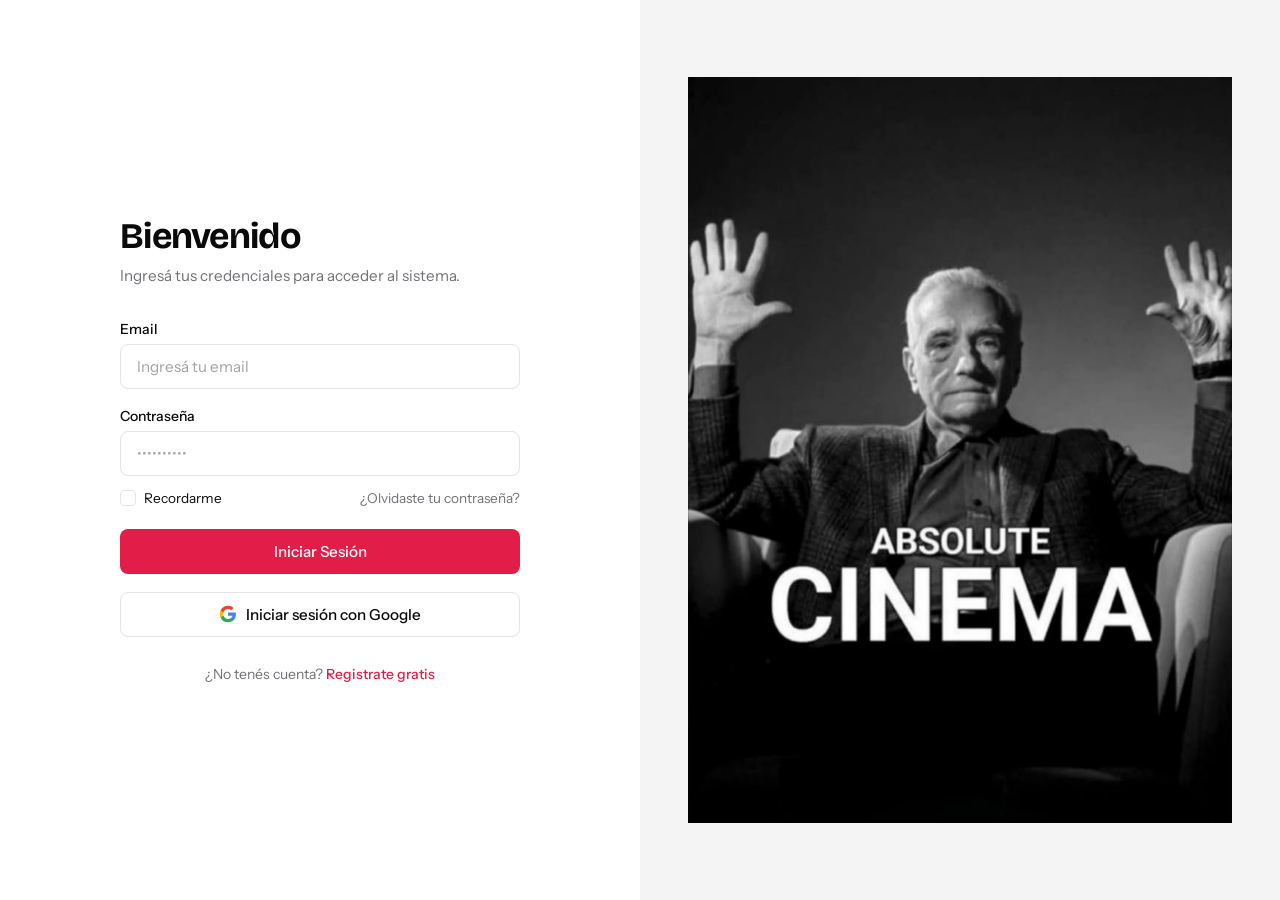
==== frontend/index.html @ 529ab426 "feat: agregue imagen y login" ====
<!DOCTYPE html>
<html lang="es">

<head>
    <meta charset="UTF-8">
    <meta name="viewport" content="width=device-width, initial-scale=1.0">
    <title>CineMax — Iniciar Sesión</title>

    <!-- Google Fonts -->
    <link rel="preconnect" href="https://fonts.googleapis.com">
    <link rel="preconnect" href="https://fonts.gstatic.com" crossorigin>
    <link href="https://fonts.googleapis.com/css2?family=Bricolage+Grotesque:opsz,wght@12..96,400;12..96,500;12..96,700&family=Instrument+Sans:wght@400;500;600&display=swap" rel="stylesheet">

    <link rel="stylesheet" href="css/login.css">
</head>

<body>

    <main class="login">
        <!-- Lado izquierdo: formulario -->
        <section class="login__form-side">
            <div class="login__form-wrap">

                <header class="login__header">
                    <h1 class="login__title">Bienvenido</h1>
                    <p class="login__subtitle">Ingresá tus credenciales para acceder al sistema.</p>
                </header>

                <form class="login__form" action="#" method="POST">

                    <div class="field">
                        <label for="email" class="field__label">Email</label>
                        <input type="email" id="email" name="email" class="field__input" placeholder="Ingresá tu email" required autocomplete="email">
                    </div>

                    <div class="field">
                        <label for="password" class="field__label">Contraseña</label>
                        <input type="password" id="password" name="password" class="field__input" placeholder="••••••••••" required autocomplete="current-password">
                    </div>

                    <div class="form-row">
                        <label class="check">
              <input type="checkbox" name="remember" class="check__input">
              <span class="check__text">Recordarme</span>
            </label>
                        <a href="#" class="form-row__link">¿Olvidaste tu contraseña?</a>
                    </div>

                    <button type="submit" class="btn btn--primary">Iniciar Sesión</button>

                    <button type="button" class="btn btn--ghost">
            <svg class="btn__icon" viewBox="0 0 24 24" width="18" height="18" aria-hidden="true">
              <path fill="#4285F4" d="M22.56 12.25c0-.78-.07-1.53-.2-2.25H12v4.26h5.92a5.06 5.06 0 0 1-2.2 3.32v2.76h3.56c2.08-1.92 3.28-4.74 3.28-8.09z"/>
              <path fill="#34A853" d="M12 23c2.97 0 5.46-.98 7.28-2.66l-3.56-2.76c-.99.66-2.25 1.06-3.72 1.06-2.86 0-5.29-1.93-6.16-4.53H2.18v2.84A11 11 0 0 0 12 23z"/>
              <path fill="#FBBC05" d="M5.84 14.11a6.6 6.6 0 0 1 0-4.22V7.05H2.18a11 11 0 0 0 0 9.9l3.66-2.84z"/>
              <path fill="#EA4335" d="M12 5.38c1.62 0 3.06.56 4.21 1.64l3.15-3.15C17.45 2.09 14.97 1 12 1a11 11 0 0 0-9.82 6.05l3.66 2.84C6.71 7.31 9.14 5.38 12 5.38z"/>
            </svg>
            Iniciar sesión con Google
          </button>

                </form>

                <p class="login__footer">
                    ¿No tenés cuenta? <a href="#">Registrate gratis</a>
                </p>

            </div>
        </section>

        <!-- Lado derecho: ilustración -->
        <aside class="login__art-side" aria-hidden="true">
            <img src="assets/login.jpg" alt="" class="login__art-image" ">
        </aside>
    </main>

</body>

</html>
---- frontend/css/login.css ----
/* ==========================================================================
   TOKENS
   ========================================================================== */

:root {
    --bg: #ffffff;
    --bg-art: #f4f4f5;
    --text: #0a0a0a;
    --text-muted: #71717a;
    --border: #e4e4e7;
    --accent: #e11d48;
    --accent-hover: #be123c;
    --radius: 8px;
    --radius-lg: 10px;
    --font-title: 'Bricolage Grotesque', system-ui, sans-serif;
    --font-body: 'Instrument Sans', system-ui, sans-serif;
    --transition: 0.15s ease;
}


/* ==========================================================================
   RESET
   ========================================================================== */

*,
*::before,
*::after {
    box-sizing: border-box;
    margin: 0;
    padding: 0;
}

body {
    font-family: var(--font-body);
    color: var(--text);
    background: var(--bg);
    min-height: 100vh;
    -webkit-font-smoothing: antialiased;
}


/* ==========================================================================
   LAYOUT SPLIT
   ========================================================================== */

.login {
    display: grid;
    grid-template-columns: 1fr 1fr;
    min-height: 100vh;
}

.login__form-side {
    display: flex;
    align-items: center;
    justify-content: center;
    padding: 3rem 2rem;
}

.login__form-wrap {
    width: 100%;
    max-width: 400px;
}


/* ==========================================================================
   HEADER
   ========================================================================== */

.login__header {
    margin-bottom: 2rem;
}

.login__title {
    font-family: var(--font-title);
    font-size: 2.25rem;
    font-weight: 700;
    letter-spacing: -0.02em;
    line-height: 1.1;
    color: var(--text);
    margin-bottom: 0.5rem;
}

.login__subtitle {
    font-size: 0.95rem;
    color: var(--text-muted);
    line-height: 1.5;
}


/* ==========================================================================
   FORM
   ========================================================================== */

.login__form {
    display: flex;
    flex-direction: column;
    gap: 1.1rem;
}

.field {
    display: flex;
    flex-direction: column;
    gap: 0.4rem;
}

.field__label {
    font-size: 0.875rem;
    font-weight: 500;
    color: var(--text);
}

.field__input {
    font-family: var(--font-body);
    font-size: 0.95rem;
    color: var(--text);
    background: #ffffff;
    border: 1px solid var(--border);
    border-radius: var(--radius);
    padding: 0.75rem 1rem;
    transition: border-color var(--transition), box-shadow var(--transition);
    outline: none;
    width: 100%;
}

.field__input::placeholder {
    color: #a1a1aa;
}

.field__input:hover {
    border-color: #d4d4d8;
}

.field__input:focus {
    border-color: var(--accent);
    box-shadow: 0 0 0 3px rgba(225, 29, 72, 0.12);
}


/* ==========================================================================
   CHECKBOX + LINK
   ========================================================================== */

.form-row {
    display: flex;
    align-items: center;
    justify-content: space-between;
    font-size: 0.85rem;
    margin-top: -0.25rem;
}

.check {
    display: flex;
    align-items: center;
    gap: 0.5rem;
    cursor: pointer;
    user-select: none;
}

.check__input {
    appearance: none;
    -webkit-appearance: none;
    width: 16px;
    height: 16px;
    border: 1px solid var(--border);
    border-radius: 4px;
    background: #ffffff;
    cursor: pointer;
    display: grid;
    place-content: center;
    transition: var(--transition);
}

.check__input:hover {
    border-color: var(--accent);
}

.check__input:checked {
    background: var(--accent);
    border-color: var(--accent);
}

.check__input:checked::after {
    content: "";
    width: 8px;
    height: 4px;
    border-left: 2px solid #ffffff;
    border-bottom: 2px solid #ffffff;
    transform: rotate(-45deg) translate(1px, -1px);
}

.check__text {
    color: var(--text);
    font-size: 0.85rem;
}

.form-row__link {
    color: var(--text-muted);
    text-decoration: none;
    font-size: 0.85rem;
    transition: color var(--transition);
}

.form-row__link:hover {
    color: var(--accent);
}


/* ==========================================================================
   BOTONES
   ========================================================================== */

.btn {
    font-family: var(--font-body);
    font-size: 0.95rem;
    font-weight: 500;
    border-radius: var(--radius);
    padding: 0.75rem 1rem;
    cursor: pointer;
    border: 1px solid transparent;
    display: flex;
    align-items: center;
    justify-content: center;
    gap: 0.6rem;
    transition: var(--transition);
    width: 100%;
}

.btn--primary {
    background: var(--accent);
    color: #ffffff;
    margin-top: 0.35rem;
}

.btn--primary:hover {
    background: var(--accent-hover);
}

.btn--primary:active {
    transform: scale(0.99);
}

.btn--ghost {
    background: #ffffff;
    color: var(--text);
    border-color: var(--border);
}

.btn--ghost:hover {
    background: #fafafa;
    border-color: #d4d4d8;
}

.btn__icon {
    flex-shrink: 0;
}


/* ==========================================================================
   FOOTER
   ========================================================================== */

.login__footer {
    margin-top: 1.75rem;
    text-align: center;
    font-size: 0.875rem;
    color: var(--text-muted);
}

.login__footer a {
    color: var(--accent);
    text-decoration: none;
    font-weight: 500;
}

.login__footer a:hover {
    text-decoration: underline;
}


/* ==========================================================================
   LADO DERECHO — ILUSTRACIÓN
   ========================================================================== */

.login__art-side {
    background: var(--bg-art);
    display: flex;
    align-items: center;
    justify-content: center;
    padding: 3rem;
    overflow: hidden;
}

.login__art-image {
    width: 100%;
    max-width: 560px;
    height: auto;
    object-fit: contain;
}


/* ==========================================================================
   RESPONSIVE
   ========================================================================== */

@media (max-width: 900px) {
    .login {
        grid-template-columns: 1fr;
    }
    .login__art-side {
        display: none;
        /* En mobile ocultamos la ilustración */
    }
    .login__form-side {
        padding: 2rem 1.25rem;
    }
    .login__title {
        font-size: 1.85rem;
    }
}
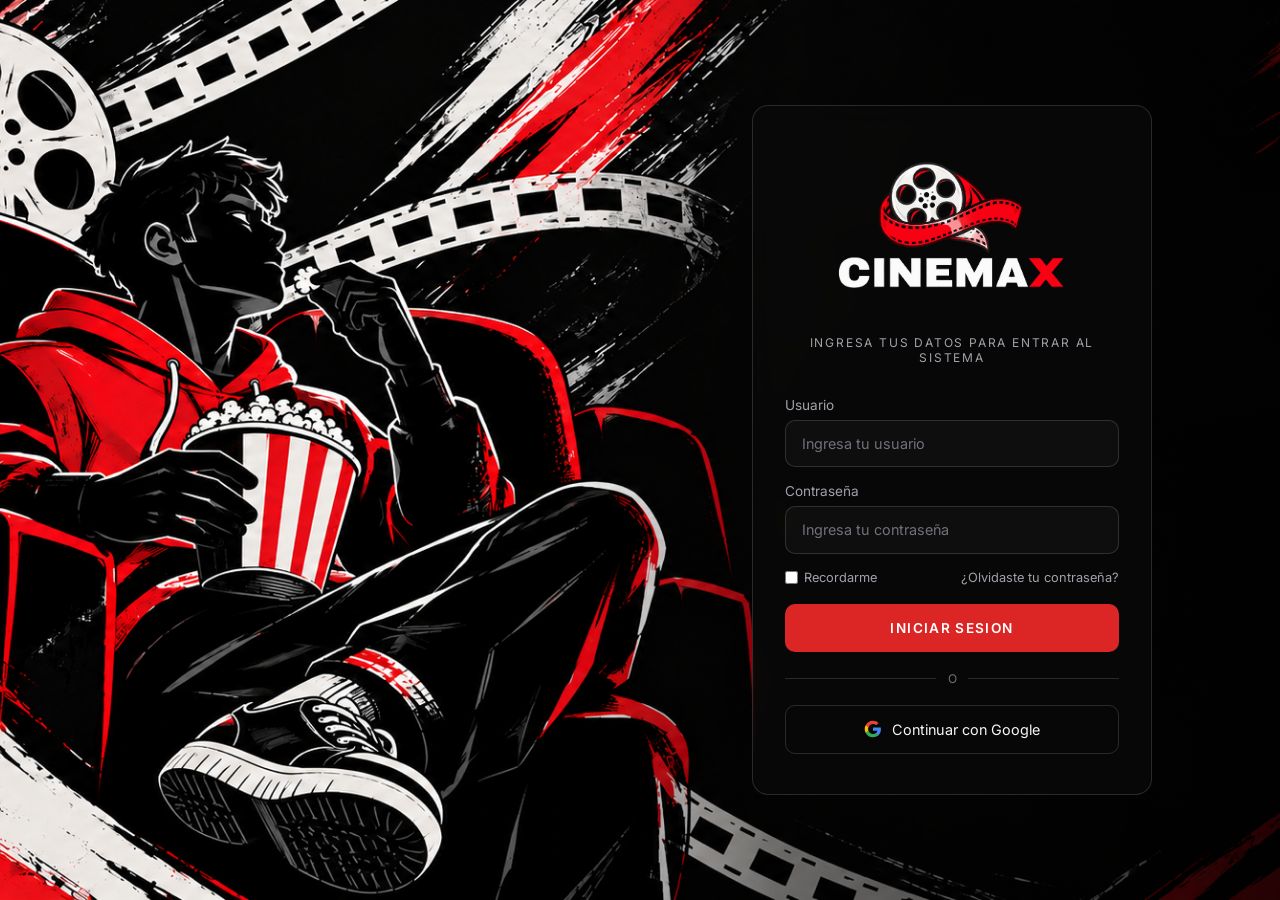
==== commit 755bf39e: "Login Casi completo" ====
--- a/frontend/index.html
+++ b/frontend/index.html
@@ -4,74 +4,64 @@
 <head>
     <meta charset="UTF-8">
     <meta name="viewport" content="width=device-width, initial-scale=1.0">
-    <title>CineMax — Iniciar Sesión</title>
-
-    <!-- Google Fonts -->
-    <link rel="preconnect" href="https://fonts.googleapis.com">
-    <link rel="preconnect" href="https://fonts.gstatic.com" crossorigin>
-    <link href="https://fonts.googleapis.com/css2?family=Bricolage+Grotesque:opsz,wght@12..96,400;12..96,500;12..96,700&family=Instrument+Sans:wght@400;500;600&display=swap" rel="stylesheet">
-
+    <title>CineMa</title>
+    <link href="https://fonts.googleapis.com/css2?family=Archivo+Black&family=Inter:wght@400;500;600;700&display=swap" rel="stylesheet">
     <link rel="stylesheet" href="css/login.css">
 </head>
 
 <body>
 
-    <main class="login">
-        <!-- Lado izquierdo: formulario -->
-        <section class="login__form-side">
-            <div class="login__form-wrap">
+    <div class="fondo">
 
-                <header class="login__header">
-                    <h1 class="login__title">Bienvenido</h1>
-                    <p class="login__subtitle">Ingresá tus credenciales para acceder al sistema.</p>
-                </header>
 
-                <form class="login__form" action="#" method="POST">
+        <div class="caja-login">
 
-                    <div class="field">
-                        <label for="email" class="field__label">Email</label>
-                        <input type="email" id="email" name="email" class="field__input" placeholder="Ingresá tu email" required autocomplete="email">
-                    </div>
 
-                    <div class="field">
-                        <label for="password" class="field__label">Contraseña</label>
-                        <input type="password" id="password" name="password" class="field__input" placeholder="••••••••••" required autocomplete="current-password">
-                    </div>
+            <img src="assets/logo.png" alt="CineMax" class="logo">
+            <p class="subtitulo">Ingresa tus datos para entrar al sistema</p>
 
-                    <div class="form-row">
-                        <label class="check">
-              <input type="checkbox" name="remember" class="check__input">
-              <span class="check__text">Recordarme</span>
-            </label>
-                        <a href="#" class="form-row__link">¿Olvidaste tu contraseña?</a>
-                    </div>
 
-                    <button type="submit" class="btn btn--primary">Iniciar Sesión</button>
+            <form action="#" method="POST">
 
-                    <button type="button" class="btn btn--ghost">
-            <svg class="btn__icon" viewBox="0 0 24 24" width="18" height="18" aria-hidden="true">
-              <path fill="#4285F4" d="M22.56 12.25c0-.78-.07-1.53-.2-2.25H12v4.26h5.92a5.06 5.06 0 0 1-2.2 3.32v2.76h3.56c2.08-1.92 3.28-4.74 3.28-8.09z"/>
-              <path fill="#34A853" d="M12 23c2.97 0 5.46-.98 7.28-2.66l-3.56-2.76c-.99.66-2.25 1.06-3.72 1.06-2.86 0-5.29-1.93-6.16-4.53H2.18v2.84A11 11 0 0 0 12 23z"/>
-              <path fill="#FBBC05" d="M5.84 14.11a6.6 6.6 0 0 1 0-4.22V7.05H2.18a11 11 0 0 0 0 9.9l3.66-2.84z"/>
-              <path fill="#EA4335" d="M12 5.38c1.62 0 3.06.56 4.21 1.64l3.15-3.15C17.45 2.09 14.97 1 12 1a11 11 0 0 0-9.82 6.05l3.66 2.84C6.71 7.31 9.14 5.38 12 5.38z"/>
-            </svg>
-            Iniciar sesión con Google
-          </button>
+                <div class="campo">
+                    <label for="usuario">Usuario</label>
+                    <input type="text" id="usuario" name="usuario" placeholder="Ingresa tu usuario" required>
+                </div>
 
-                </form>
+                <div class="campo">
+                    <label for="contraseña">Contraseña</label>
+                    <input type="password" id="contraseña" name="contraseña" placeholder="Ingresa tu contraseña" required>
+                </div>
 
-                <p class="login__footer">
-                    ¿No tenés cuenta? <a href="#">Registrate gratis</a>
-                </p>
+                <div class="opciones">
+                    <label class="recordarme">
+                        <input type="checkbox" name="recordarme">
+                        Recordarme
+                    </label>
+                    <a href="#">¿Olvidaste tu contraseña?</a>
+                </div>
 
-            </div>
-        </section>
+                <button type="submit" class="btn-ingresar">Iniciar Sesion</button>
 
-        <!-- Lado derecho: ilustración -->
-        <aside class="login__art-side" aria-hidden="true">
-            <img src="assets/login.jpg" alt="" class="login__art-image" ">
-        </aside>
-    </main>
+                <div class="separador">
+                    <span>o</span>
+                </div>
+
+                <button type="button" class="btn-google">
+          <svg viewBox="0 0 24 24" width="18" height="18" aria-hidden="true">
+            <path fill="#4285F4" d="M22.56 12.25c0-.78-.07-1.53-.2-2.25H12v4.26h5.92a5.06 5.06 0 0 1-2.2 3.32v2.76h3.56c2.08-1.92 3.28-4.74 3.28-8.09z"/>
+            <path fill="#34A853" d="M12 23c2.97 0 5.46-.98 7.28-2.66l-3.56-2.76c-.99.66-2.25 1.06-3.72 1.06-2.86 0-5.29-1.93-6.16-4.53H2.18v2.84A11 11 0 0 0 12 23z"/>
+            <path fill="#FBBC05" d="M5.84 14.11a6.6 6.6 0 0 1 0-4.22V7.05H2.18a11 11 0 0 0 0 9.9l3.66-2.84z"/>
+            <path fill="#EA4335" d="M12 5.38c1.62 0 3.06.56 4.21 1.64l3.15-3.15C17.45 2.09 14.97 1 12 1a11 11 0 0 0-9.82 6.05l3.66 2.84C6.71 7.31 9.14 5.38 12 5.38z"/>
+          </svg>
+          <span>Continuar con Google</span>
+        </button>
+
+            </form>
+
+        </div>
+
+    </div>
 
 </body>
 
--- a/frontend/css/login.css
+++ b/frontend/css/login.css
@@ -1,319 +1,212 @@
-/* ==========================================================================
-   TOKENS
-   ========================================================================== */
-
-:root {
-    --bg: #ffffff;
-    --bg-art: #f4f4f5;
-    --text: #0a0a0a;
-    --text-muted: #71717a;
-    --border: #e4e4e7;
-    --accent: #e11d48;
-    --accent-hover: #be123c;
-    --radius: 8px;
-    --radius-lg: 10px;
-    --font-title: 'Bricolage Grotesque', system-ui, sans-serif;
-    --font-body: 'Instrument Sans', system-ui, sans-serif;
-    --transition: 0.15s ease;
-}
-
-
-/* ==========================================================================
-   RESET
-   ========================================================================== */
-
-*,
-*::before,
-*::after {
-    box-sizing: border-box;
+* {
     margin: 0;
     padding: 0;
+    box-sizing: border-box;
 }
 
 body {
-    font-family: var(--font-body);
-    color: var(--text);
-    background: var(--bg);
+    font-family: 'Inter', sans-serif;
+    color: #f5f5f5;
+}
+
+.fondo {
     min-height: 100vh;
-    -webkit-font-smoothing: antialiased;
-}
-
-
-/* ==========================================================================
-   LAYOUT SPLIT
-   ========================================================================== */
-
-.login {
-    display: grid;
-    grid-template-columns: 1fr 1fr;
-    min-height: 100vh;
-}
-
-.login__form-side {
-    display: flex;
-    align-items: center;
-    justify-content: center;
-    padding: 3rem 2rem;
-}
-
-.login__form-wrap {
+    display: flex;
+    justify-content: flex-end;
+    align-items: center;
+    padding: 2rem 8rem 2rem 2rem;
+    background-image: url("../assets/cinema.png");
+    background-size: cover;
+    background-position: center;
+    background-repeat: no-repeat;
+    background-attachment: fixed;
+    position: relative;
+}
+
+.fondo::before {
+    content: "";
+    position: absolute;
+    top: 0;
+    left: 0;
+    width: 100%;
+    height: 100%;
+    background: linear-gradient( 100deg, rgba(0, 0, 0, 0) 0%, rgba(0, 0, 0, 0) 45%, rgba(0, 0, 0, 0.55) 65%, rgba(0, 0, 0, 0.85) 100%);
+    pointer-events: none;
+}
+
+.caja-login {
+    position: relative;
+    z-index: 1;
     width: 100%;
     max-width: 400px;
-}
-
-
-/* ==========================================================================
-   HEADER
-   ========================================================================== */
-
-.login__header {
+    background: rgba(10, 10, 10, 0.72);
+    backdrop-filter: blur(14px);
+    -webkit-backdrop-filter: blur(14px);
+    border: 1px solid rgba(255, 255, 255, 0.14);
+    border-radius: 16px;
+    padding: 2.5rem 2rem;
+}
+
+.logo {
+    display: block;
+    width: 330px;
+    margin: 0 auto 1.5rem;
+}
+
+.caja-login h2 {
+    font-family: 'Archivo Black', sans-serif;
+    font-size: 1.9rem;
+    text-align: center;
+    text-transform: uppercase;
+    letter-spacing: 0.05em;
+    margin-bottom: 0.6rem;
+}
+
+.subtitulo {
+    font-size: 0.75rem;
+    text-align: center;
+    color: #a1a1aa;
+    text-transform: uppercase;
+    letter-spacing: 0.15em;
     margin-bottom: 2rem;
 }
 
-.login__title {
-    font-family: var(--font-title);
-    font-size: 2.25rem;
-    font-weight: 700;
-    letter-spacing: -0.02em;
-    line-height: 1.1;
-    color: var(--text);
-    margin-bottom: 0.5rem;
-}
-
-.login__subtitle {
-    font-size: 0.95rem;
-    color: var(--text-muted);
-    line-height: 1.5;
-}
-
-
-/* ==========================================================================
-   FORM
-   ========================================================================== */
-
-.login__form {
-    display: flex;
-    flex-direction: column;
-    gap: 1.1rem;
-}
-
-.field {
-    display: flex;
-    flex-direction: column;
+.campo {
+    margin-bottom: 1rem;
+}
+
+.campo label {
+    display: block;
+    font-size: 0.85rem;
+    color: #a1a1aa;
+    margin-bottom: 0.4rem;
+}
+
+.campo input {
+    width: 100%;
+    font-family: 'Inter', sans-serif;
+    font-size: 0.9rem;
+    color: #f5f5f5;
+    background: rgba(255, 255, 255, 0.03);
+    border: 1px solid rgba(255, 255, 255, 0.14);
+    border-radius: 10px;
+    padding: 0.9rem 1rem;
+    outline: none;
+    transition: 0.2s;
+}
+
+.campo input::placeholder {
+    color: #71717a;
+}
+
+.campo input:focus {
+    border-color: #dc2626;
+    background: rgba(220, 38, 38, 0.05);
+}
+
+.opciones {
+    display: flex;
+    justify-content: space-between;
+    align-items: center;
+    font-size: 0.8rem;
+    margin-bottom: 1.2rem;
+}
+
+.recordarme {
+    display: flex;
+    align-items: center;
     gap: 0.4rem;
-}
-
-.field__label {
-    font-size: 0.875rem;
-    font-weight: 500;
-    color: var(--text);
-}
-
-.field__input {
-    font-family: var(--font-body);
-    font-size: 0.95rem;
-    color: var(--text);
-    background: #ffffff;
-    border: 1px solid var(--border);
-    border-radius: var(--radius);
-    padding: 0.75rem 1rem;
-    transition: border-color var(--transition), box-shadow var(--transition);
-    outline: none;
-    width: 100%;
-}
-
-.field__input::placeholder {
-    color: #a1a1aa;
-}
-
-.field__input:hover {
-    border-color: #d4d4d8;
-}
-
-.field__input:focus {
-    border-color: var(--accent);
-    box-shadow: 0 0 0 3px rgba(225, 29, 72, 0.12);
-}
-
-
-/* ==========================================================================
-   CHECKBOX + LINK
-   ========================================================================== */
-
-.form-row {
-    display: flex;
-    align-items: center;
-    justify-content: space-between;
+    color: #a1a1aa;
+    cursor: pointer;
+}
+
+.recordarme input {
+    accent-color: #dc2626;
+}
+
+.opciones a {
+    color: #a1a1aa;
+    text-decoration: none;
+}
+
+.opciones a:hover {
+    color: #dc2626;
+}
+
+.btn-ingresar {
+    width: 100%;
+    font-family: 'Inter', sans-serif;
     font-size: 0.85rem;
-    margin-top: -0.25rem;
-}
-
-.check {
-    display: flex;
-    align-items: center;
-    gap: 0.5rem;
+    font-weight: 600;
+    letter-spacing: 0.1em;
+    text-transform: uppercase;
+    color: white;
+    background: #dc2626;
+    border: none;
+    border-radius: 10px;
+    padding: 1rem;
     cursor: pointer;
-    user-select: none;
-}
-
-.check__input {
-    appearance: none;
-    -webkit-appearance: none;
-    width: 16px;
-    height: 16px;
-    border: 1px solid var(--border);
-    border-radius: 4px;
-    background: #ffffff;
+    transition: 0.2s;
+}
+
+.btn-ingresar:hover {
+    background: #b91c1c;
+}
+
+.separador {
+    display: flex;
+    align-items: center;
+    gap: 0.7rem;
+    margin: 1.2rem 0;
+    color: #71717a;
+    font-size: 0.75rem;
+    text-transform: uppercase;
+}
+
+.separador::before,
+.separador::after {
+    content: "";
+    flex: 1;
+    height: 1px;
+    background: rgba(255, 255, 255, 0.14);
+}
+
+.btn-google {
+    width: 100%;
+    font-family: 'Inter', sans-serif;
+    font-size: 0.9rem;
+    color: #f5f5f5;
+    background: transparent;
+    border: 1px solid rgba(255, 255, 255, 0.14);
+    border-radius: 10px;
+    padding: 0.9rem;
     cursor: pointer;
-    display: grid;
-    place-content: center;
-    transition: var(--transition);
-}
-
-.check__input:hover {
-    border-color: var(--accent);
-}
-
-.check__input:checked {
-    background: var(--accent);
-    border-color: var(--accent);
-}
-
-.check__input:checked::after {
-    content: "";
-    width: 8px;
-    height: 4px;
-    border-left: 2px solid #ffffff;
-    border-bottom: 2px solid #ffffff;
-    transform: rotate(-45deg) translate(1px, -1px);
-}
-
-.check__text {
-    color: var(--text);
-    font-size: 0.85rem;
-}
-
-.form-row__link {
-    color: var(--text-muted);
-    text-decoration: none;
-    font-size: 0.85rem;
-    transition: color var(--transition);
-}
-
-.form-row__link:hover {
-    color: var(--accent);
-}
-
-
-/* ==========================================================================
-   BOTONES
-   ========================================================================== */
-
-.btn {
-    font-family: var(--font-body);
-    font-size: 0.95rem;
-    font-weight: 500;
-    border-radius: var(--radius);
-    padding: 0.75rem 1rem;
-    cursor: pointer;
-    border: 1px solid transparent;
     display: flex;
     align-items: center;
     justify-content: center;
     gap: 0.6rem;
-    transition: var(--transition);
-    width: 100%;
-}
-
-.btn--primary {
-    background: var(--accent);
-    color: #ffffff;
-    margin-top: 0.35rem;
-}
-
-.btn--primary:hover {
-    background: var(--accent-hover);
-}
-
-.btn--primary:active {
-    transform: scale(0.99);
-}
-
-.btn--ghost {
-    background: #ffffff;
-    color: var(--text);
-    border-color: var(--border);
-}
-
-.btn--ghost:hover {
-    background: #fafafa;
-    border-color: #d4d4d8;
-}
-
-.btn__icon {
-    flex-shrink: 0;
-}
-
-
-/* ==========================================================================
-   FOOTER
-   ========================================================================== */
-
-.login__footer {
-    margin-top: 1.75rem;
-    text-align: center;
-    font-size: 0.875rem;
-    color: var(--text-muted);
-}
-
-.login__footer a {
-    color: var(--accent);
-    text-decoration: none;
-    font-weight: 500;
-}
-
-.login__footer a:hover {
-    text-decoration: underline;
-}
-
-
-/* ==========================================================================
-   LADO DERECHO — ILUSTRACIÓN
-   ========================================================================== */
-
-.login__art-side {
-    background: var(--bg-art);
-    display: flex;
-    align-items: center;
-    justify-content: center;
-    padding: 3rem;
-    overflow: hidden;
-}
-
-.login__art-image {
-    width: 100%;
-    max-width: 560px;
-    height: auto;
-    object-fit: contain;
-}
-
-
-/* ==========================================================================
-   RESPONSIVE
-   ========================================================================== */
+    transition: 0.2s;
+}
+
+.btn-google img {
+    width: 45px;
+    height: 45px;
+}
+
+.btn-google:hover {
+    background: rgba(255, 255, 255, 0.05);
+}
 
 @media (max-width: 900px) {
-    .login {
-        grid-template-columns: 1fr;
+    .fondo {
+        justify-content: center;
+        padding: 1.5rem;
+        background-attachment: scroll;
     }
-    .login__art-side {
-        display: none;
-        /* En mobile ocultamos la ilustración */
+    .fondo::before {
+        background: rgba(0, 0, 0, 0.65);
     }
-    .login__form-side {
-        padding: 2rem 1.25rem;
-    }
-    .login__title {
-        font-size: 1.85rem;
+    .caja-login {
+        padding: 2rem 1.5rem;
     }
 }
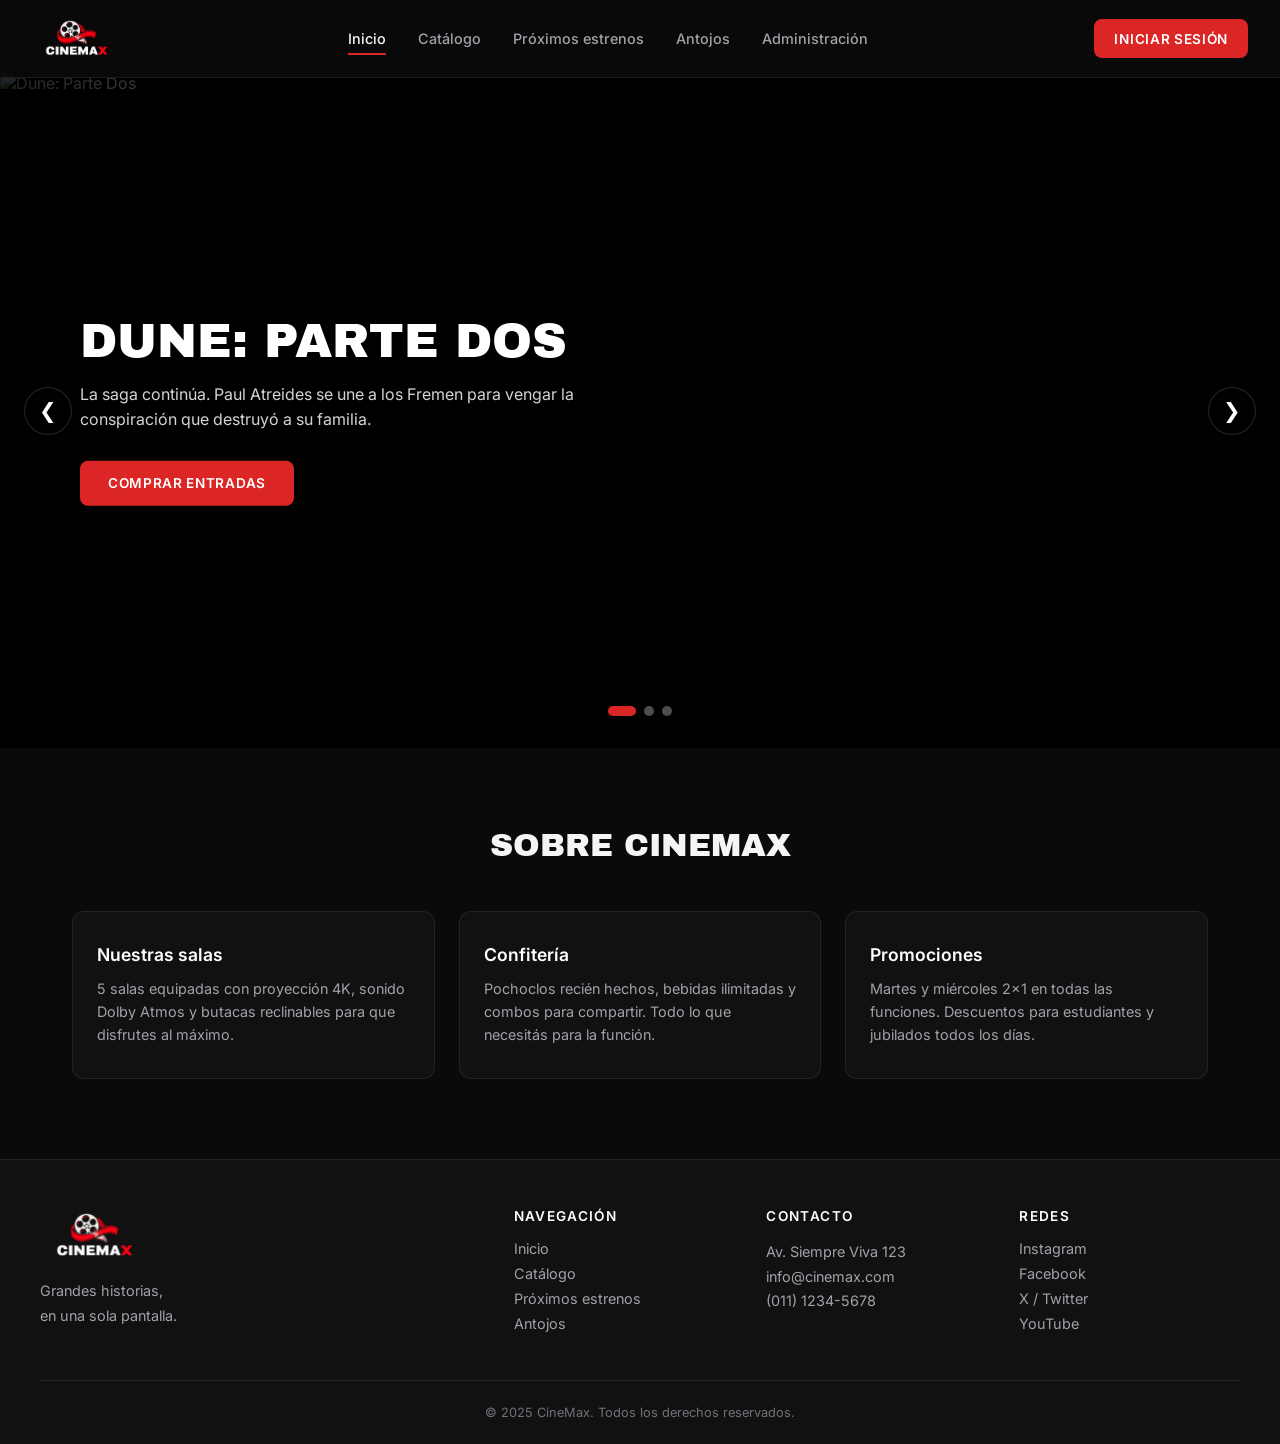
==== commit db5797f1: "agregue land y dash para user y admin" ====
--- a/frontend/index.html
+++ b/frontend/index.html
@@ -4,64 +4,160 @@
 <head>
     <meta charset="UTF-8">
     <meta name="viewport" content="width=device-width, initial-scale=1.0">
-    <title>CineMa</title>
+    <title>CineMax - Inicio</title>
     <link href="https://fonts.googleapis.com/css2?family=Archivo+Black&family=Inter:wght@400;500;600;700&display=swap" rel="stylesheet">
-    <link rel="stylesheet" href="css/login.css">
+    <link rel="stylesheet" href="css/style.css">
 </head>
 
 <body>
 
-    <div class="fondo">
+    <!-- ==================== HEADER ==================== -->
+    <header class="header">
+        <div class="header-izquierda">
+            <a href="index.html" class="logo-link">
+                <img src="assets/logo.png" alt="CineMax" class="logo">
+            </a>
+        </div>
 
+        <nav class="nav">
+            <a href="#" class="nav-link activo">Inicio</a>
+            <a href="#" class="nav-link">Catálogo</a>
+            <a href="#" class="nav-link">Próximos estrenos</a>
+            <a href="#" class="nav-link">Antojos</a>
+            <a href="login.html" class="nav-link">Administración</a>
+        </nav>
 
-        <div class="caja-login">
+        <div class="header-derecha">
+            <a href="login.html" class="btn-login">Iniciar Sesión</a>
+            <button class="btn-hamburguesa" id="btnHamburguesa">
+                <span></span>
+                <span></span>
+                <span></span>
+            </button>
+        </div>
+    </header>
 
+    <!-- ==================== MENU MOBILE ==================== -->
+    <div class="menu-mobile" id="menuMobile">
+        <a href="#" class="menu-mobile-link">Inicio</a>
+        <a href="#" class="menu-mobile-link">Catálogo</a>
+        <a href="#" class="menu-mobile-link">Próximos estrenos</a>
+        <a href="#" class="menu-mobile-link">Antojos</a>
+        <a href="login.html" class="menu-mobile-link">Administración</a>
+        <a href="login.html" class="menu-mobile-link destacado">Iniciar Sesión</a>
+    </div>
 
-            <img src="assets/logo.png" alt="CineMax" class="logo">
-            <p class="subtitulo">Ingresa tus datos para entrar al sistema</p>
+    <!-- ==================== MAIN ==================== -->
+    <main>
 
+        <!-- ---------- CARRUSEL ---------- -->
+        <section class="carrusel">
+            <button class="flecha flecha-izq" id="flechaIzq">&#10094;</button>
 
-            <form action="#" method="POST">
-
-                <div class="campo">
-                    <label for="usuario">Usuario</label>
-                    <input type="text" id="usuario" name="usuario" placeholder="Ingresa tu usuario" required>
+            <div class="slides" id="slides">
+                <!-- Slide 1 -->
+                <div class="slide activo">
+                    <img src="https://imgs.search.brave.com/xQVOCs76yjojEuyP82RYEf-suWdAQ_viZpZkvtJCTZQ/rs:fit:860:0:0:0/g:ce/aHR0cHM6Ly93YWxs/cGFwZXJzLmNvbS9p/bWFnZXMvdGh1bWJu/YWlsL2dyYXlzY2Fs/ZS1oYWxmLWZhY2Ut/YmVzdC1hdmVuZ2Vy/cy1waG90by03b3Ey/Z2d1ZXdkenh6eGE5/LmpwZw" alt="Dune: Parte Dos">
+                    <div class="slide-info">
+                        <h2>Dune: Parte Dos</h2>
+                        <p>La saga continúa. Paul Atreides se une a los Fremen para vengar la conspiración que destruyó a su familia.</p>
+                        <a href="#" class="btn-comprar">Comprar entradas</a>
+                    </div>
                 </div>
 
-                <div class="campo">
-                    <label for="contraseña">Contraseña</label>
-                    <input type="password" id="contraseña" name="contraseña" placeholder="Ingresa tu contraseña" required>
+                <!-- Slide 2 -->
+                <div class="slide">
+                    <img src="https://imgs.search.brave.com/JE7PylLwFuybeb6mLbzOw3-kOdA2MUKqE1ga-HwicU0/rs:fit:860:0:0:0/g:ce/aHR0cHM6Ly9pLnJl/ZGQuaXQvN293amxj/NzVldTdoMS5qcGc" alt="Deadpool & Wolverine">
+                    <div class="slide-info">
+                        <h2>Deadpool & Wolverine</h2>
+                        <p>Dos antihéroes se unen en una aventura explosiva llena de acción y humor sin filtro.</p>
+                        <a href="#" class="btn-comprar">Comprar entradas</a>
+                    </div>
                 </div>
 
-                <div class="opciones">
-                    <label class="recordarme">
-                        <input type="checkbox" name="recordarme">
-                        Recordarme
-                    </label>
-                    <a href="#">¿Olvidaste tu contraseña?</a>
+                <!-- Slide 3 -->
+                <div class="slide">
+                    <img src="https://imgs.search.brave.com/mLcsj6Bp4ijTXDzyC1tFR382HzLCJPmA29oOEAAxsL0/rs:fit:860:0:0:0/g:ce/aHR0cHM6Ly93YWxs/cGFwZXJhY2Nlc3Mu/Y29tL2Z1bGwvMjI4/NDU0NzguanBn" alt="Intensamente 2">
+                    <div class="slide-info">
+                        <h2>Intensamente 2</h2>
+                        <p>Riley entra en la adolescencia y nuevas emociones llegan a su mente. Una aventura para toda la familia.</p>
+                        <a href="#" class="btn-comprar">Comprar entradas</a>
+                    </div>
+                </div>
+            </div>
+
+            <button class="flecha flecha-der" id="flechaDer">&#10095;</button>
+
+            <!-- Puntitos indicadores -->
+            <div class="puntos" id="puntos">
+                <span class="punto activo"></span>
+                <span class="punto"></span>
+                <span class="punto"></span>
+            </div>
+        </section>
+
+        <!-- ---------- INFO SOBRE EL CINE ---------- -->
+        <section class="info">
+            <h2 class="info-titulo">Sobre CineMax</h2>
+
+            <div class="info-grid">
+                <div class="info-bloque">
+                    <h3>Nuestras salas</h3>
+                    <p>5 salas equipadas con proyección 4K, sonido Dolby Atmos y butacas reclinables para que disfrutes al máximo.</p>
                 </div>
 
-                <button type="submit" class="btn-ingresar">Iniciar Sesion</button>
-
-                <div class="separador">
-                    <span>o</span>
+                <div class="info-bloque">
+                    <h3>Confitería</h3>
+                    <p>Pochoclos recién hechos, bebidas ilimitadas y combos para compartir. Todo lo que necesitás para la función.</p>
                 </div>
 
-                <button type="button" class="btn-google">
-          <svg viewBox="0 0 24 24" width="18" height="18" aria-hidden="true">
-            <path fill="#4285F4" d="M22.56 12.25c0-.78-.07-1.53-.2-2.25H12v4.26h5.92a5.06 5.06 0 0 1-2.2 3.32v2.76h3.56c2.08-1.92 3.28-4.74 3.28-8.09z"/>
-            <path fill="#34A853" d="M12 23c2.97 0 5.46-.98 7.28-2.66l-3.56-2.76c-.99.66-2.25 1.06-3.72 1.06-2.86 0-5.29-1.93-6.16-4.53H2.18v2.84A11 11 0 0 0 12 23z"/>
-            <path fill="#FBBC05" d="M5.84 14.11a6.6 6.6 0 0 1 0-4.22V7.05H2.18a11 11 0 0 0 0 9.9l3.66-2.84z"/>
-            <path fill="#EA4335" d="M12 5.38c1.62 0 3.06.56 4.21 1.64l3.15-3.15C17.45 2.09 14.97 1 12 1a11 11 0 0 0-9.82 6.05l3.66 2.84C6.71 7.31 9.14 5.38 12 5.38z"/>
-          </svg>
-          <span>Continuar con Google</span>
-        </button>
+                <div class="info-bloque">
+                    <h3>Promociones</h3>
+                    <p>Martes y miércoles 2x1 en todas las funciones. Descuentos para estudiantes y jubilados todos los días.</p>
+                </div>
+            </div>
+        </section>
 
-            </form>
+    </main>
 
+    <!-- ==================== FOOTER ==================== -->
+    <footer class="footer">
+        <div class="footer-contenido">
+            <div class="footer-col">
+                <img src="assets/logo.png" alt="CineMax" class="footer-logo">
+                <p>Grandes historias,<br>en una sola pantalla.</p>
+            </div>
+
+            <div class="footer-col">
+                <h4>Navegación</h4>
+                <a href="#">Inicio</a>
+                <a href="#">Catálogo</a>
+                <a href="#">Próximos estrenos</a>
+                <a href="#">Antojos</a>
+            </div>
+
+            <div class="footer-col">
+                <h4>Contacto</h4>
+                <p>Av. Siempre Viva 123</p>
+                <p>info@cinemax.com</p>
+                <p>(011) 1234-5678</p>
+            </div>
+
+            <div class="footer-col">
+                <h4>Redes</h4>
+                <a href="#">Instagram</a>
+                <a href="#">Facebook</a>
+                <a href="#">X / Twitter</a>
+                <a href="#">YouTube</a>
+            </div>
         </div>
 
-    </div>
+        <div class="footer-abajo">
+            <p>&copy; 2025 CineMax. Todos los derechos reservados.</p>
+        </div>
+    </footer>
+
+    <script src="js/main.js"></script>
 
 </body>
 
--- a/frontend/css/style.css
+++ b/frontend/css/style.css
@@ -0,0 +1,512 @@
+/* ==================== CONFIGURACION GENERAL ==================== */
+
+* {
+    margin: 0;
+    padding: 0;
+    box-sizing: border-box;
+}
+
+body {
+    font-family: 'Inter', sans-serif;
+    background: #0a0a0a;
+    color: #f5f5f5;
+    overflow-x: hidden;
+}
+
+a {
+    text-decoration: none;
+    color: inherit;
+}
+
+img {
+    max-width: 100%;
+    display: block;
+}
+
+
+/* ==================== HEADER ==================== */
+
+.header {
+    position: fixed;
+    top: 0;
+    left: 0;
+    width: 100%;
+    background: rgba(10, 10, 10, 0.85);
+    backdrop-filter: blur(12px);
+    -webkit-backdrop-filter: blur(12px);
+    border-bottom: 1px solid rgba(255, 255, 255, 0.08);
+    padding: 1rem 2rem;
+    display: flex;
+    align-items: center;
+    justify-content: space-between;
+    z-index: 100;
+}
+
+.header-izquierda {
+    display: flex;
+    align-items: center;
+}
+
+.logo {
+    width: 90px;
+}
+
+
+/* Nav central */
+
+.nav {
+    display: flex;
+    align-items: center;
+    gap: 2rem;
+}
+
+.nav-link {
+    font-size: 0.9rem;
+    font-weight: 500;
+    color: #a1a1aa;
+    transition: 0.2s;
+    position: relative;
+    padding: 0.5rem 0;
+}
+
+.nav-link:hover {
+    color: #f5f5f5;
+}
+
+.nav-link.activo {
+    color: #f5f5f5;
+}
+
+.nav-link.activo::after {
+    content: "";
+    position: absolute;
+    bottom: 0;
+    left: 0;
+    width: 100%;
+    height: 2px;
+    background: #dc2626;
+}
+
+
+/* Lado derecho */
+
+.header-derecha {
+    display: flex;
+    align-items: center;
+    gap: 0.75rem;
+}
+
+.btn-login {
+    font-size: 0.85rem;
+    font-weight: 600;
+    letter-spacing: 0.05em;
+    text-transform: uppercase;
+    color: #ffffff;
+    background: #dc2626;
+    padding: 0.7rem 1.25rem;
+    border-radius: 8px;
+    transition: 0.2s;
+}
+
+.btn-login:hover {
+    background: #b91c1c;
+}
+
+
+/* Botón hamburguesa (oculto en desktop) */
+
+.btn-hamburguesa {
+    display: none;
+    flex-direction: column;
+    justify-content: space-between;
+    width: 28px;
+    height: 20px;
+    background: transparent;
+    border: none;
+    cursor: pointer;
+    padding: 0;
+}
+
+.btn-hamburguesa span {
+    display: block;
+    width: 100%;
+    height: 2px;
+    background: #f5f5f5;
+    border-radius: 2px;
+    transition: 0.2s;
+}
+
+
+/* ==================== MENU MOBILE ==================== */
+
+.menu-mobile {
+    display: none;
+    position: fixed;
+    top: 73px;
+    left: 0;
+    width: 100%;
+    background: #111111;
+    border-bottom: 1px solid rgba(255, 255, 255, 0.08);
+    padding: 1rem 1.5rem;
+    flex-direction: column;
+    gap: 0.25rem;
+    z-index: 99;
+}
+
+.menu-mobile.abierto {
+    display: flex;
+}
+
+.menu-mobile-link {
+    padding: 0.85rem 1rem;
+    color: #a1a1aa;
+    font-size: 0.95rem;
+    border-radius: 8px;
+    transition: 0.2s;
+}
+
+.menu-mobile-link:hover {
+    background: rgba(255, 255, 255, 0.05);
+    color: #f5f5f5;
+}
+
+.menu-mobile-link.destacado {
+    background: #dc2626;
+    color: #ffffff;
+    text-align: center;
+    margin-top: 0.5rem;
+    font-weight: 600;
+    text-transform: uppercase;
+    letter-spacing: 0.05em;
+}
+
+
+/* ==================== CARRUSEL ==================== */
+
+.carrusel {
+    position: relative;
+    margin-top: 73px;
+    height: 75vh;
+    min-height: 480px;
+    overflow: hidden;
+    background: #000;
+}
+
+.slides {
+    position: relative;
+    width: 100%;
+    height: 100%;
+}
+
+.slide {
+    position: absolute;
+    top: 0;
+    left: 0;
+    width: 100%;
+    height: 100%;
+    opacity: 0;
+    transition: opacity 0.6s ease;
+    pointer-events: none;
+}
+
+.slide.activo {
+    opacity: 1;
+    pointer-events: auto;
+}
+
+.slide img {
+    width: 100%;
+    height: 100%;
+    object-fit: cover;
+}
+
+
+/* Degradado oscuro sobre la imagen */
+
+.slide::after {
+    content: "";
+    position: absolute;
+    inset: 0;
+    background: linear-gradient( to right, rgba(0, 0, 0, 0.85) 0%, rgba(0, 0, 0, 0.5) 50%, rgba(0, 0, 0, 0.2) 100%);
+}
+
+.slide-info {
+    position: absolute;
+    top: 50%;
+    left: 5rem;
+    transform: translateY(-50%);
+    max-width: 500px;
+    z-index: 2;
+}
+
+.slide-info h2 {
+    font-family: 'Archivo Black', sans-serif;
+    font-size: 3rem;
+    font-weight: 400;
+    line-height: 1.05;
+    text-transform: uppercase;
+    margin-bottom: 1rem;
+    color: #ffffff;
+}
+
+.slide-info p {
+    font-size: 1rem;
+    color: #d4d4d8;
+    line-height: 1.6;
+    margin-bottom: 1.75rem;
+}
+
+.btn-comprar {
+    display: inline-block;
+    font-size: 0.85rem;
+    font-weight: 600;
+    letter-spacing: 0.05em;
+    text-transform: uppercase;
+    color: #ffffff;
+    background: #dc2626;
+    padding: 0.9rem 1.75rem;
+    border-radius: 8px;
+    transition: 0.2s;
+}
+
+.btn-comprar:hover {
+    background: #b91c1c;
+}
+
+
+/* Flechas */
+
+.flecha {
+    position: absolute;
+    top: 50%;
+    transform: translateY(-50%);
+    z-index: 5;
+    background: rgba(0, 0, 0, 0.5);
+    border: 1px solid rgba(255, 255, 255, 0.15);
+    color: #ffffff;
+    font-size: 1.3rem;
+    width: 48px;
+    height: 48px;
+    border-radius: 50%;
+    cursor: pointer;
+    transition: 0.2s;
+    display: flex;
+    align-items: center;
+    justify-content: center;
+}
+
+.flecha:hover {
+    background: #dc2626;
+    border-color: #dc2626;
+}
+
+.flecha-izq {
+    left: 1.5rem;
+}
+
+.flecha-der {
+    right: 1.5rem;
+}
+
+
+/* Puntos indicadores */
+
+.puntos {
+    position: absolute;
+    bottom: 2rem;
+    left: 50%;
+    transform: translateX(-50%);
+    display: flex;
+    gap: 0.5rem;
+    z-index: 5;
+}
+
+.punto {
+    width: 10px;
+    height: 10px;
+    border-radius: 50%;
+    background: rgba(255, 255, 255, 0.3);
+    cursor: pointer;
+    transition: 0.2s;
+}
+
+.punto.activo {
+    background: #dc2626;
+    width: 28px;
+    border-radius: 6px;
+}
+
+
+/* ==================== INFO ==================== */
+
+.info {
+    padding: 5rem 2rem;
+    max-width: 1200px;
+    margin: 0 auto;
+}
+
+.info-titulo {
+    font-family: 'Archivo Black', sans-serif;
+    font-size: 2rem;
+    font-weight: 400;
+    text-transform: uppercase;
+    text-align: center;
+    margin-bottom: 3rem;
+}
+
+.info-grid {
+    display: grid;
+    grid-template-columns: repeat(3, 1fr);
+    gap: 1.5rem;
+}
+
+.info-bloque {
+    background: #111111;
+    border: 1px solid rgba(255, 255, 255, 0.08);
+    border-radius: 12px;
+    padding: 2rem 1.5rem;
+    transition: 0.2s;
+}
+
+.info-bloque:hover {
+    border-color: #dc2626;
+}
+
+.info-bloque h3 {
+    font-size: 1.1rem;
+    font-weight: 600;
+    margin-bottom: 0.75rem;
+    color: #ffffff;
+}
+
+.info-bloque p {
+    font-size: 0.9rem;
+    color: #a1a1aa;
+    line-height: 1.6;
+}
+
+
+/* ==================== FOOTER ==================== */
+
+.footer {
+    background: #111111;
+    border-top: 1px solid rgba(255, 255, 255, 0.08);
+    padding: 3rem 2rem 1.5rem;
+}
+
+.footer-contenido {
+    max-width: 1200px;
+    margin: 0 auto;
+    display: grid;
+    grid-template-columns: 2fr 1fr 1fr 1fr;
+    gap: 2rem;
+    margin-bottom: 2.5rem;
+}
+
+.footer-logo {
+    width: 110px;
+    margin-bottom: 1rem;
+}
+
+.footer-col p {
+    font-size: 0.9rem;
+    color: #a1a1aa;
+    line-height: 1.7;
+}
+
+.footer-col h4 {
+    font-size: 0.85rem;
+    font-weight: 600;
+    text-transform: uppercase;
+    letter-spacing: 0.1em;
+    color: #ffffff;
+    margin-bottom: 1rem;
+}
+
+.footer-col a {
+    display: block;
+    font-size: 0.9rem;
+    color: #a1a1aa;
+    margin-bottom: 0.5rem;
+    transition: 0.2s;
+}
+
+.footer-col a:hover {
+    color: #dc2626;
+}
+
+.footer-abajo {
+    max-width: 1200px;
+    margin: 0 auto;
+    padding-top: 1.5rem;
+    border-top: 1px solid rgba(255, 255, 255, 0.08);
+    text-align: center;
+}
+
+.footer-abajo p {
+    font-size: 0.8rem;
+    color: #71717a;
+}
+
+
+/* ==================== RESPONSIVE ==================== */
+
+@media (max-width: 900px) {
+    .header {
+        padding: 0.85rem 1.25rem;
+    }
+    .nav {
+        display: none;
+    }
+    .btn-login {
+        display: none;
+    }
+    .btn-hamburguesa {
+        display: flex;
+    }
+    .carrusel {
+        margin-top: 61px;
+        height: 70vh;
+    }
+    .slide-info {
+        left: 1.5rem;
+        right: 1.5rem;
+        max-width: none;
+    }
+    .slide-info h2 {
+        font-size: 2rem;
+    }
+    .slide-info p {
+        font-size: 0.9rem;
+    }
+    .flecha {
+        width: 40px;
+        height: 40px;
+        font-size: 1rem;
+    }
+    .flecha-izq {
+        left: 0.75rem;
+    }
+    .flecha-der {
+        right: 0.75rem;
+    }
+    .info-grid {
+        grid-template-columns: 1fr;
+    }
+    .info {
+        padding: 3rem 1.25rem;
+    }
+    .info-titulo {
+        font-size: 1.5rem;
+    }
+    .footer-contenido {
+        grid-template-columns: 1fr 1fr;
+        gap: 1.5rem;
+    }
+}
+
+@media (max-width: 500px) {
+    .footer-contenido {
+        grid-template-columns: 1fr;
+    }
+}
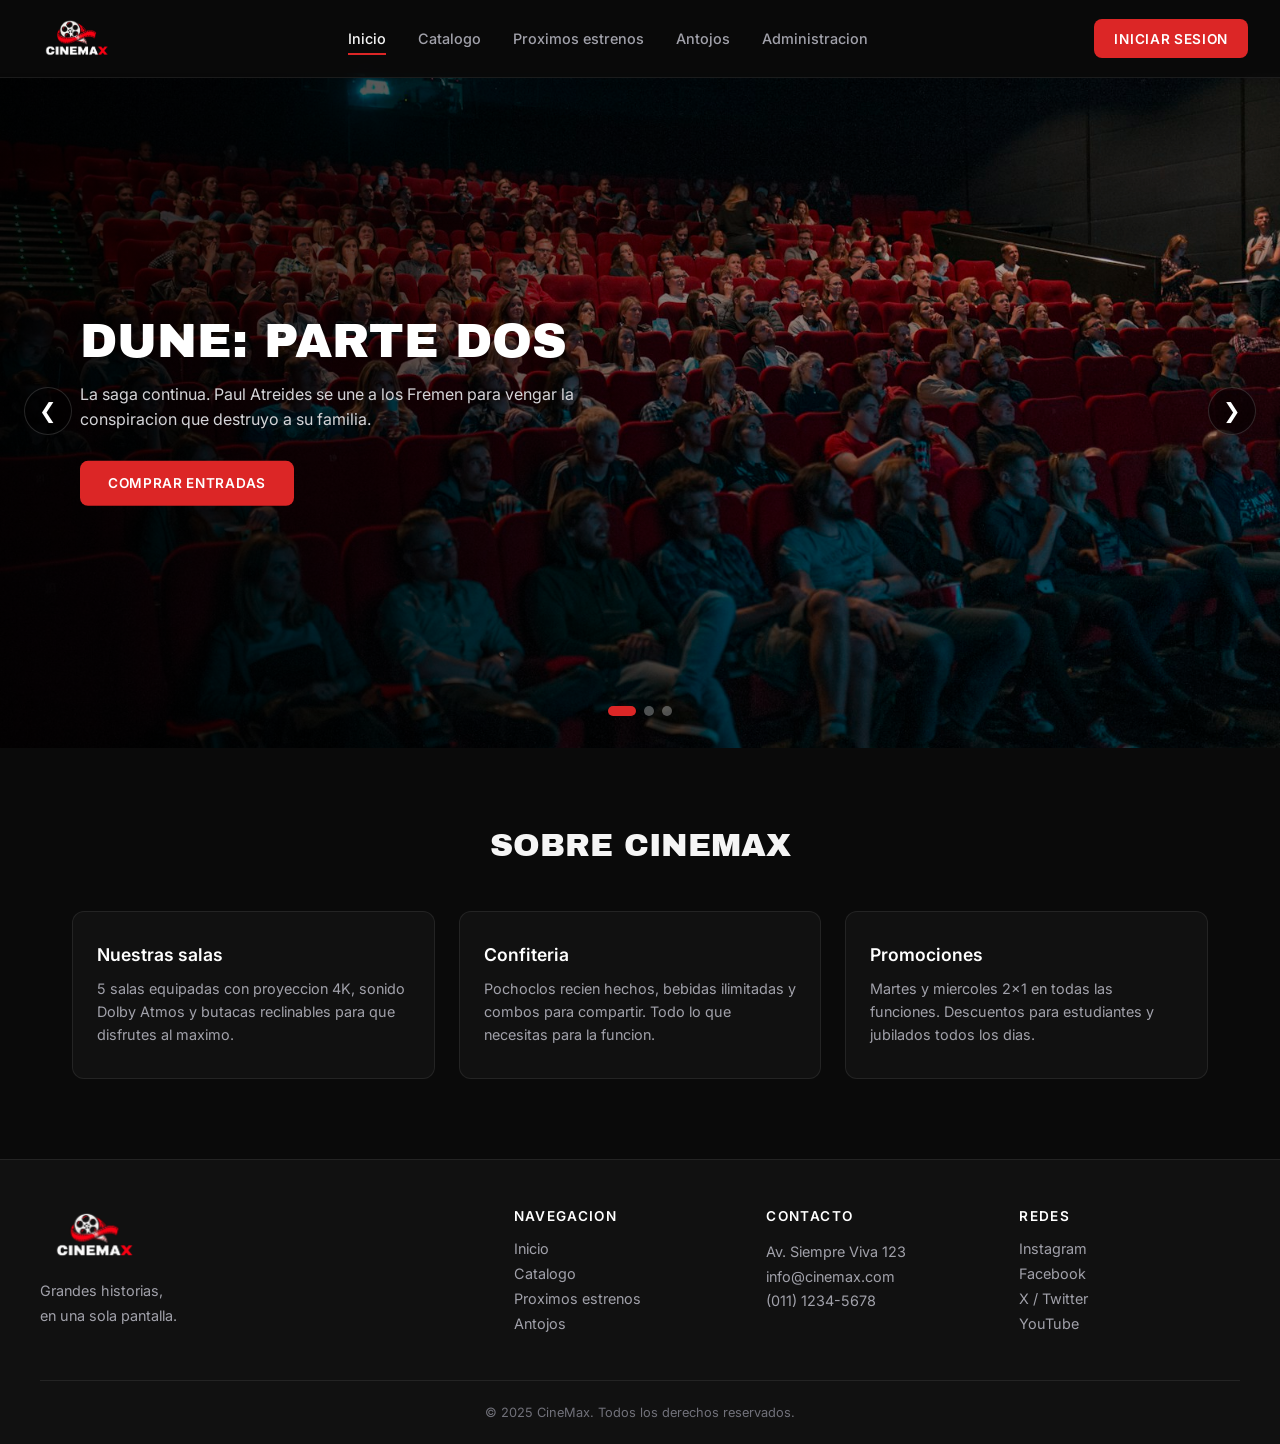
==== commit a7349c8f: "responsive para celular" ====
--- a/frontend/index.html
+++ b/frontend/index.html
@@ -7,11 +7,12 @@
     <title>CineMax - Inicio</title>
     <link href="https://fonts.googleapis.com/css2?family=Archivo+Black&family=Inter:wght@400;500;600;700&display=swap" rel="stylesheet">
     <link rel="stylesheet" href="css/style.css">
+    <link rel="icon" href="assets/favicon.svg" type="image/svg+xml">
+    <meta name="theme-color" content="#0a0a0a">
 </head>
 
 <body>
 
-    <!-- ==================== HEADER ==================== -->
     <header class="header">
         <div class="header-izquierda">
             <a href="index.html" class="logo-link">
@@ -21,14 +22,16 @@
 
         <nav class="nav">
             <a href="#" class="nav-link activo">Inicio</a>
-            <a href="#" class="nav-link">Catálogo</a>
-            <a href="#" class="nav-link">Próximos estrenos</a>
+            <a href="#" class="nav-link">Catalogo</a>
+            <a href="#" class="nav-link">Proximos estrenos</a>
             <a href="#" class="nav-link">Antojos</a>
-            <a href="login.html" class="nav-link">Administración</a>
+            <a href="login.html" class="nav-link">Administracion</a>
         </nav>
 
         <div class="header-derecha">
-            <a href="login.html" class="btn-login">Iniciar Sesión</a>
+            <span class="usuario-chip" id="usuarioChip"></span>
+            <a href="login.html" class="btn-login" id="btnLogin">Iniciar Sesion</a>
+            <a href="#" class="btn-salir" id="btnSalir">Salir</a>
             <button class="btn-hamburguesa" id="btnHamburguesa">
                 <span></span>
                 <span></span>
@@ -37,47 +40,43 @@
         </div>
     </header>
 
-    <!-- ==================== MENU MOBILE ==================== -->
     <div class="menu-mobile" id="menuMobile">
+        <span class="menu-mobile-usuario" id="menuUsuario"></span>
         <a href="#" class="menu-mobile-link">Inicio</a>
-        <a href="#" class="menu-mobile-link">Catálogo</a>
-        <a href="#" class="menu-mobile-link">Próximos estrenos</a>
+        <a href="#" class="menu-mobile-link">Catalogo</a>
+        <a href="#" class="menu-mobile-link">Proximos estrenos</a>
         <a href="#" class="menu-mobile-link">Antojos</a>
-        <a href="login.html" class="menu-mobile-link">Administración</a>
-        <a href="login.html" class="menu-mobile-link destacado">Iniciar Sesión</a>
+        <a href="login.html" class="menu-mobile-link">Administracion</a>
+        <a href="login.html" class="menu-mobile-link destacado" id="menuAccion">Iniciar Sesion</a>
     </div>
 
-    <!-- ==================== MAIN ==================== -->
     <main>
 
-        <!-- ---------- CARRUSEL ---------- -->
         <section class="carrusel">
             <button class="flecha flecha-izq" id="flechaIzq">&#10094;</button>
 
             <div class="slides" id="slides">
-                <!-- Slide 1 -->
+
                 <div class="slide activo">
-                    <img src="https://imgs.search.brave.com/xQVOCs76yjojEuyP82RYEf-suWdAQ_viZpZkvtJCTZQ/rs:fit:860:0:0:0/g:ce/aHR0cHM6Ly93YWxs/cGFwZXJzLmNvbS9p/bWFnZXMvdGh1bWJu/YWlsL2dyYXlzY2Fs/ZS1oYWxmLWZhY2Ut/YmVzdC1hdmVuZ2Vy/cy1waG90by03b3Ey/Z2d1ZXdkenh6eGE5/LmpwZw" alt="Dune: Parte Dos">
+                    <img src="assets/slide-1.jpg" alt="Dune: Parte Dos">
                     <div class="slide-info">
                         <h2>Dune: Parte Dos</h2>
-                        <p>La saga continúa. Paul Atreides se une a los Fremen para vengar la conspiración que destruyó a su familia.</p>
+                        <p>La saga continua. Paul Atreides se une a los Fremen para vengar la conspiracion que destruyo a su familia.</p>
                         <a href="#" class="btn-comprar">Comprar entradas</a>
                     </div>
                 </div>
 
-                <!-- Slide 2 -->
                 <div class="slide">
-                    <img src="https://imgs.search.brave.com/JE7PylLwFuybeb6mLbzOw3-kOdA2MUKqE1ga-HwicU0/rs:fit:860:0:0:0/g:ce/aHR0cHM6Ly9pLnJl/ZGQuaXQvN293amxj/NzVldTdoMS5qcGc" alt="Deadpool & Wolverine">
+                    <img src="assets/slide-2.jpg" alt="Deadpool & Wolverine">
                     <div class="slide-info">
                         <h2>Deadpool & Wolverine</h2>
-                        <p>Dos antihéroes se unen en una aventura explosiva llena de acción y humor sin filtro.</p>
+                        <p>Dos antiheroes se unen en una aventura explosiva llena de accion y humor sin filtro.</p>
                         <a href="#" class="btn-comprar">Comprar entradas</a>
                     </div>
                 </div>
 
-                <!-- Slide 3 -->
                 <div class="slide">
-                    <img src="https://imgs.search.brave.com/mLcsj6Bp4ijTXDzyC1tFR382HzLCJPmA29oOEAAxsL0/rs:fit:860:0:0:0/g:ce/aHR0cHM6Ly93YWxs/cGFwZXJhY2Nlc3Mu/Y29tL2Z1bGwvMjI4/NDU0NzguanBn" alt="Intensamente 2">
+                    <img src="assets/slide-3.jpg" alt="Intensamente 2">
                     <div class="slide-info">
                         <h2>Intensamente 2</h2>
                         <p>Riley entra en la adolescencia y nuevas emociones llegan a su mente. Una aventura para toda la familia.</p>
@@ -88,7 +87,6 @@
 
             <button class="flecha flecha-der" id="flechaDer">&#10095;</button>
 
-            <!-- Puntitos indicadores -->
             <div class="puntos" id="puntos">
                 <span class="punto activo"></span>
                 <span class="punto"></span>
@@ -96,31 +94,29 @@
             </div>
         </section>
 
-        <!-- ---------- INFO SOBRE EL CINE ---------- -->
         <section class="info">
             <h2 class="info-titulo">Sobre CineMax</h2>
 
             <div class="info-grid">
                 <div class="info-bloque">
                     <h3>Nuestras salas</h3>
-                    <p>5 salas equipadas con proyección 4K, sonido Dolby Atmos y butacas reclinables para que disfrutes al máximo.</p>
+                    <p>5 salas equipadas con proyeccion 4K, sonido Dolby Atmos y butacas reclinables para que disfrutes al maximo.</p>
                 </div>
 
                 <div class="info-bloque">
-                    <h3>Confitería</h3>
-                    <p>Pochoclos recién hechos, bebidas ilimitadas y combos para compartir. Todo lo que necesitás para la función.</p>
+                    <h3>Confiteria</h3>
+                    <p>Pochoclos recien hechos, bebidas ilimitadas y combos para compartir. Todo lo que necesitas para la funcion.</p>
                 </div>
 
                 <div class="info-bloque">
                     <h3>Promociones</h3>
-                    <p>Martes y miércoles 2x1 en todas las funciones. Descuentos para estudiantes y jubilados todos los días.</p>
+                    <p>Martes y miercoles 2x1 en todas las funciones. Descuentos para estudiantes y jubilados todos los dias.</p>
                 </div>
             </div>
         </section>
 
     </main>
 
-    <!-- ==================== FOOTER ==================== -->
     <footer class="footer">
         <div class="footer-contenido">
             <div class="footer-col">
@@ -129,10 +125,10 @@
             </div>
 
             <div class="footer-col">
-                <h4>Navegación</h4>
+                <h4>Navegacion</h4>
                 <a href="#">Inicio</a>
-                <a href="#">Catálogo</a>
-                <a href="#">Próximos estrenos</a>
+                <a href="#">Catalogo</a>
+                <a href="#">Proximos estrenos</a>
                 <a href="#">Antojos</a>
             </div>
 
--- a/frontend/css/style.css
+++ b/frontend/css/style.css
@@ -1,4 +1,4 @@
-/* ==================== CONFIGURACION GENERAL ==================== */
+
 
 * {
     margin: 0;
@@ -22,9 +22,6 @@
     max-width: 100%;
     display: block;
 }
-
-
-/* ==================== HEADER ==================== */
 
 .header {
     position: fixed;
@@ -51,9 +48,6 @@
     width: 90px;
 }
 
-
-/* Nav central */
-
 .nav {
     display: flex;
     align-items: center;
@@ -87,9 +81,6 @@
     background: #dc2626;
 }
 
-
-/* Lado derecho */
-
 .header-derecha {
     display: flex;
     align-items: center;
@@ -112,8 +103,42 @@
     background: #b91c1c;
 }
 
-
-/* Botón hamburguesa (oculto en desktop) */
+.btn-login.oculto {
+    display: none;
+}
+
+.usuario-chip {
+    display: none;
+    align-items: center;
+    gap: 0.4rem;
+    font-size: 0.85rem;
+    font-weight: 600;
+    color: #f5f5f5;
+    background: rgba(255, 255, 255, 0.05);
+    border: 1px solid rgba(220, 38, 38, 0.45);
+    padding: 0.65rem 1rem;
+    border-radius: 8px;
+}
+
+.usuario-chip.visible {
+    display: inline-flex;
+}
+
+.btn-salir {
+    display: none;
+    font-size: 0.78rem;
+    font-weight: 500;
+    color: #a1a1aa;
+    text-decoration: underline;
+}
+
+.btn-salir.visible {
+    display: inline;
+}
+
+.btn-salir:hover {
+    color: #f5f5f5;
+}
 
 .btn-hamburguesa {
     display: none;
@@ -136,9 +161,6 @@
     transition: 0.2s;
 }
 
-
-/* ==================== MENU MOBILE ==================== */
-
 .menu-mobile {
     display: none;
     position: fixed;
@@ -180,8 +202,19 @@
     letter-spacing: 0.05em;
 }
 
-
-/* ==================== CARRUSEL ==================== */
+.menu-mobile-usuario {
+    display: none;
+    padding: 0.5rem 1rem 0.75rem;
+    font-size: 0.85rem;
+    font-weight: 600;
+    color: #f5f5f5;
+    border-bottom: 1px solid rgba(255, 255, 255, 0.08);
+    margin-bottom: 0.5rem;
+}
+
+.menu-mobile-usuario.visible {
+    display: block;
+}
 
 .carrusel {
     position: relative;
@@ -205,7 +238,7 @@
     width: 100%;
     height: 100%;
     opacity: 0;
-    transition: opacity 0.6s ease;
+    transition: opacity 0.4s ease;
     pointer-events: none;
 }
 
@@ -218,10 +251,14 @@
     width: 100%;
     height: 100%;
     object-fit: cover;
-}
-
-
-/* Degradado oscuro sobre la imagen */
+    transform: scale(1.07);
+    transition: transform 8s linear;
+    background: #111111;
+}
+
+.slide.activo img {
+    transform: scale(1);
+}
 
 .slide::after {
     content: "";
@@ -234,9 +271,16 @@
     position: absolute;
     top: 50%;
     left: 5rem;
-    transform: translateY(-50%);
+    transform: translateY(-45%);
     max-width: 500px;
     z-index: 2;
+    opacity: 0;
+    transition: opacity 0.45s ease, transform 0.45s ease;
+}
+
+.slide.activo .slide-info {
+    opacity: 1;
+    transform: translateY(-50%);
 }
 
 .slide-info h2 {
@@ -273,9 +317,6 @@
     background: #b91c1c;
 }
 
-
-/* Flechas */
-
 .flecha {
     position: absolute;
     top: 50%;
@@ -308,9 +349,6 @@
     right: 1.5rem;
 }
 
-
-/* Puntos indicadores */
-
 .puntos {
     position: absolute;
     bottom: 2rem;
@@ -335,9 +373,6 @@
     width: 28px;
     border-radius: 6px;
 }
-
-
-/* ==================== INFO ==================== */
 
 .info {
     padding: 5rem 2rem;
@@ -385,9 +420,6 @@
     line-height: 1.6;
 }
 
-
-/* ==================== FOOTER ==================== */
-
 .footer {
     background: #111111;
     border-top: 1px solid rgba(255, 255, 255, 0.08);
@@ -448,9 +480,6 @@
     color: #71717a;
 }
 
-
-/* ==================== RESPONSIVE ==================== */
-
 @media (max-width: 900px) {
     .header {
         padding: 0.85rem 1.25rem;
@@ -461,6 +490,12 @@
     .btn-login {
         display: none;
     }
+    .usuario-chip.visible {
+        display: none;
+    }
+    .btn-salir.visible {
+        display: none;
+    }
     .btn-hamburguesa {
         display: flex;
     }
@@ -471,7 +506,7 @@
     .slide-info {
         left: 1.5rem;
         right: 1.5rem;
-        max-width: none;
+        max-width: 30rem;
     }
     .slide-info h2 {
         font-size: 2rem;
@@ -480,15 +515,18 @@
         font-size: 0.9rem;
     }
     .flecha {
+        top: auto;
+        bottom: 1.5rem;
+        transform: none;
         width: 40px;
         height: 40px;
         font-size: 1rem;
     }
     .flecha-izq {
-        left: 0.75rem;
+        left: 1.25rem;
     }
     .flecha-der {
-        right: 0.75rem;
+        right: 1.25rem;
     }
     .info-grid {
         grid-template-columns: 1fr;
@@ -509,4 +547,44 @@
     .footer-contenido {
         grid-template-columns: 1fr;
     }
-}+}
+
+@media (max-width: 380px) {
+    .slide-info h2 {
+        font-size: 1.68rem;
+    }
+    .slide-info p {
+        font-size: 0.85rem;
+    }
+    .flecha {
+        width: 36px;
+        height: 36px;
+    }
+}
+
+a:focus-visible,
+button:focus-visible {
+    outline: 2px solid #dc2626;
+    outline-offset: 3px;
+}
+
+::-webkit-scrollbar {
+    width: 10px;
+}
+
+::-webkit-scrollbar-track {
+    background: #0a0a0a;
+}
+
+::-webkit-scrollbar-thumb {
+    background: #2a2a2e;
+    border: 2px solid #0a0a0a;
+    border-radius: 8px;
+}
+
+@media (prefers-reduced-motion: reduce) {
+    .slide img {
+        transform: none;
+        transition: none;
+    }
+}
